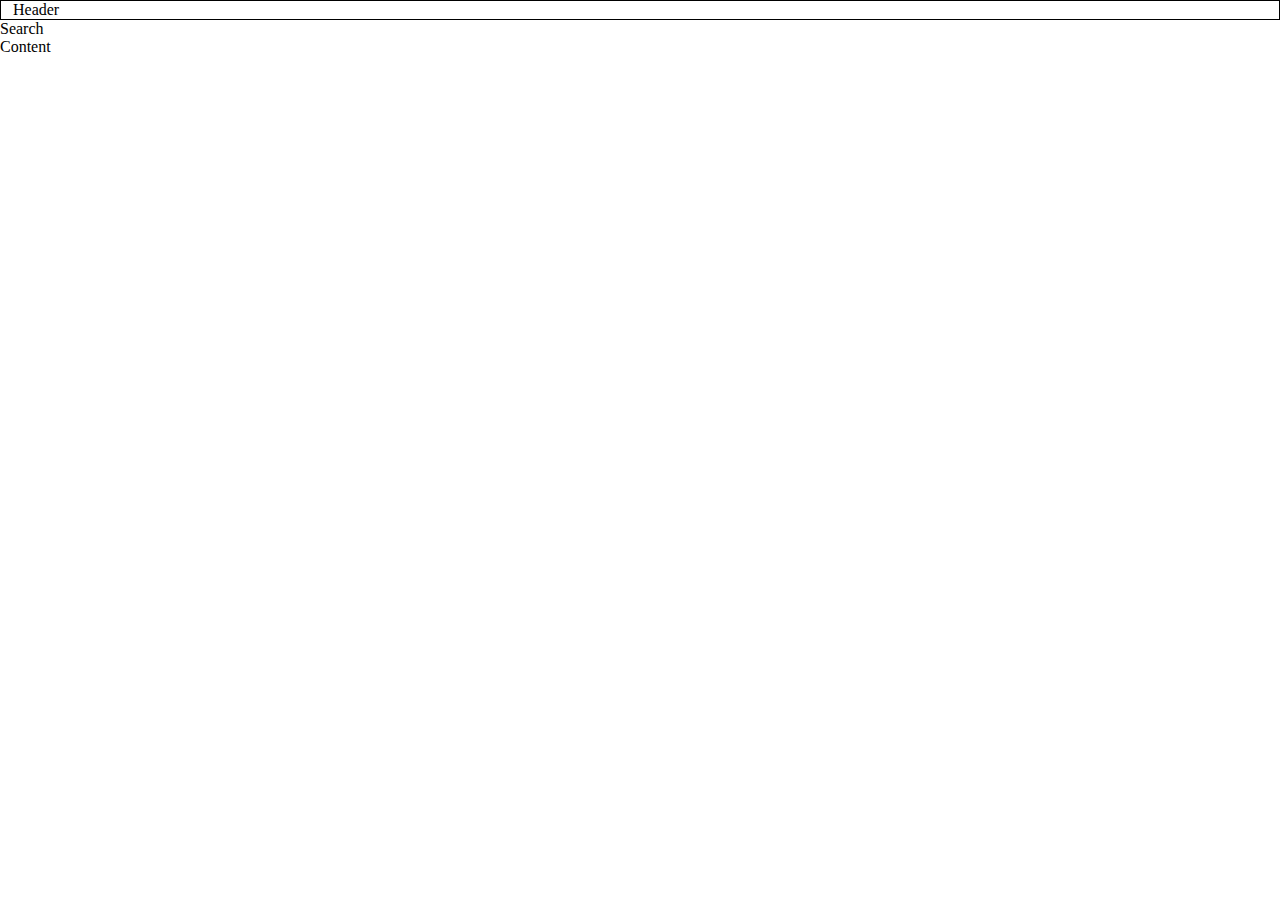
==== index.html @ 8071d352 "Testing" ====
<!DOCTYPE html>
<html lang="en">

<head>
  <meta charset="UTF-8" />
  <meta name="viewport" content="width=device-width, initial-scale=1.0" />
  <link rel="stylesheet" href="./style.css" />
  <title>Abito</title>
</head>

<body>
  <header>
    <div class="container">
      Header
    </div>
  </header>
  <div>Search</div>
  <main>Content</main>
</body>
</body>

</html>
---- style.css ----
* {
    box-sizing: border-box;
}

body {
    margin: 0;
}

.container {
    width: 100%;
    min-width: 1170px;
    padding: 0 12px;
    border: 1px solid #000;
    margin: 0 auto;
}

@media (max-width: 1200px) {
    .container {
        min-width: 930px;
    }
}

@media (max-width: 991px) {
    .container {
        min-width: 730px;
    }
}

@media (max-width: 786px) {
    .container {
        min-width: 100%;
    }
}
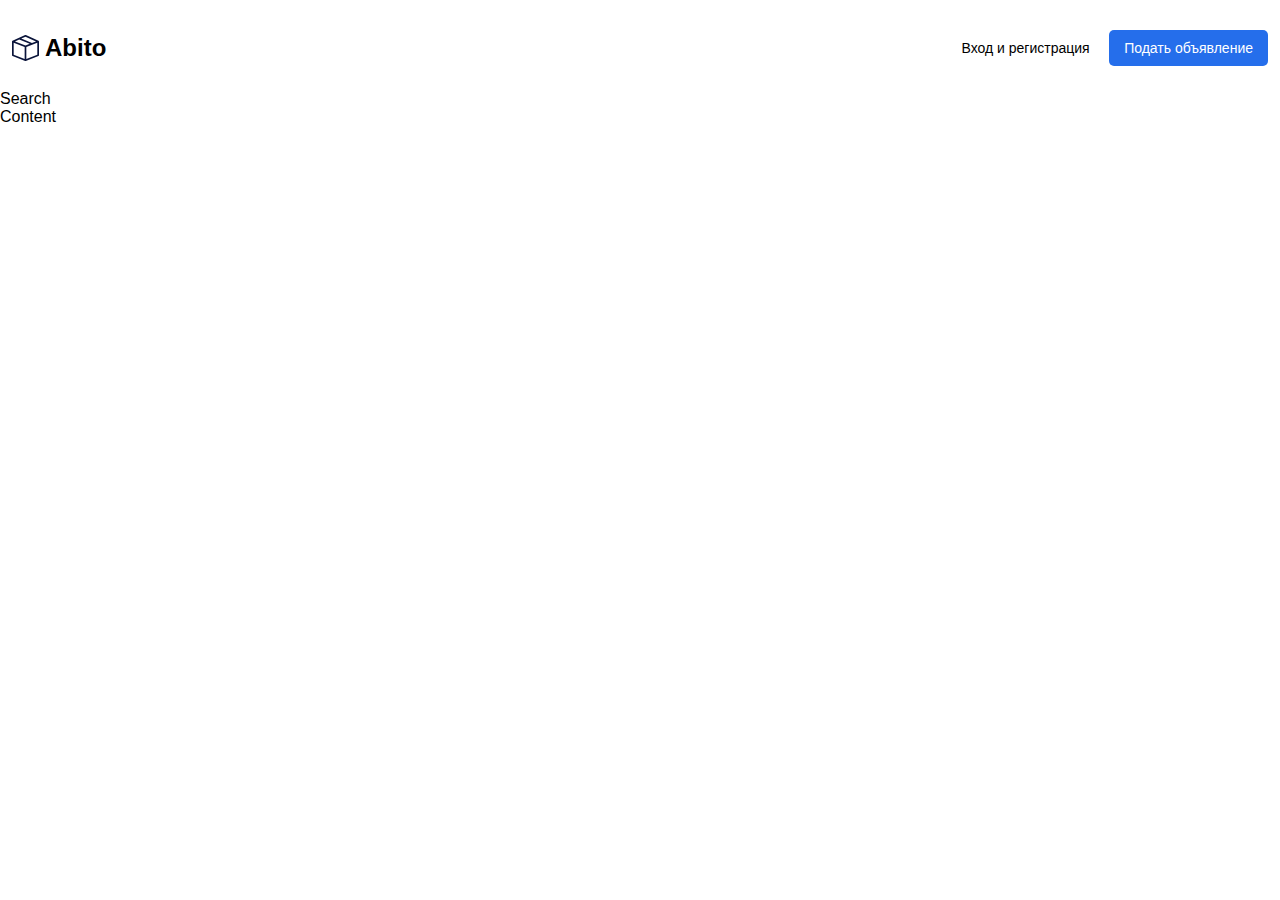
==== commit 79ee2ced: "Lesson1" ====
--- a/index.html
+++ b/index.html
@@ -9,9 +9,22 @@
 </head>
 
 <body>
-  <header>
+  <header class="header">
     <div class="container">
-      Header
+      <div class="header-box">
+        <div class="header-logo">
+          <img src="./image/logo.svg" alt="logo">
+          <span>Abito</span>
+        </div>
+        <div class="header-controls">
+          <button class="btn btn-outline">Вход и регистрация</button>
+          <button class="btn btn-primary">Подать объявление</button>
+        </div>
+
+        <div class="header-burger">
+          <img src="./image/burger.svg" alt="burger">
+        </div>
+      </div>
     </div>
   </header>
   <div>Search</div>
--- a/style.css
+++ b/style.css
@@ -4,14 +4,63 @@
 
 body {
     margin: 0;
+    font-family: sans-serif;
 }
 
 .container {
     width: 100%;
     min-width: 1170px;
     padding: 0 12px;
-    border: 1px solid #000;
     margin: 0 auto;
+}
+
+.btn {
+    line-height: 16px;
+    font-size: 14px;
+    font-weight: 400;
+    padding: 10px 15px;
+    border-radius: 5px;
+    border: none;
+    cursor: pointer;
+}
+
+.btn-outline {
+    background-color: transparent;
+}
+
+.btn-primary {
+    background-color: rgb(37, 110, 235);
+    color: rgb(255, 255, 255);
+}
+
+.header {
+    padding-top: 30px;
+    padding-bottom: 24px;
+}
+
+.header-box {
+    display: flex;
+    justify-content: space-between;
+    align-items: center;
+}
+
+.header-logo {
+    display: flex;
+    justify-content: flex-start;
+    align-items: center;
+}
+
+.header-logo span {
+    line-height: 28px;
+    font-size: 24px;
+    font-weight: 700;
+    margin-left: 6px;
+}
+
+.header-burger {
+    width: 30px;
+    height: 19px;
+    display: none;
 }
 
 @media (max-width: 1200px) {
@@ -30,4 +79,12 @@
     .container {
         min-width: 100%;
     }
+
+    .header-controls {
+        display: none;
+    }
+
+    .header-burger {
+        display: block;
+    }
 }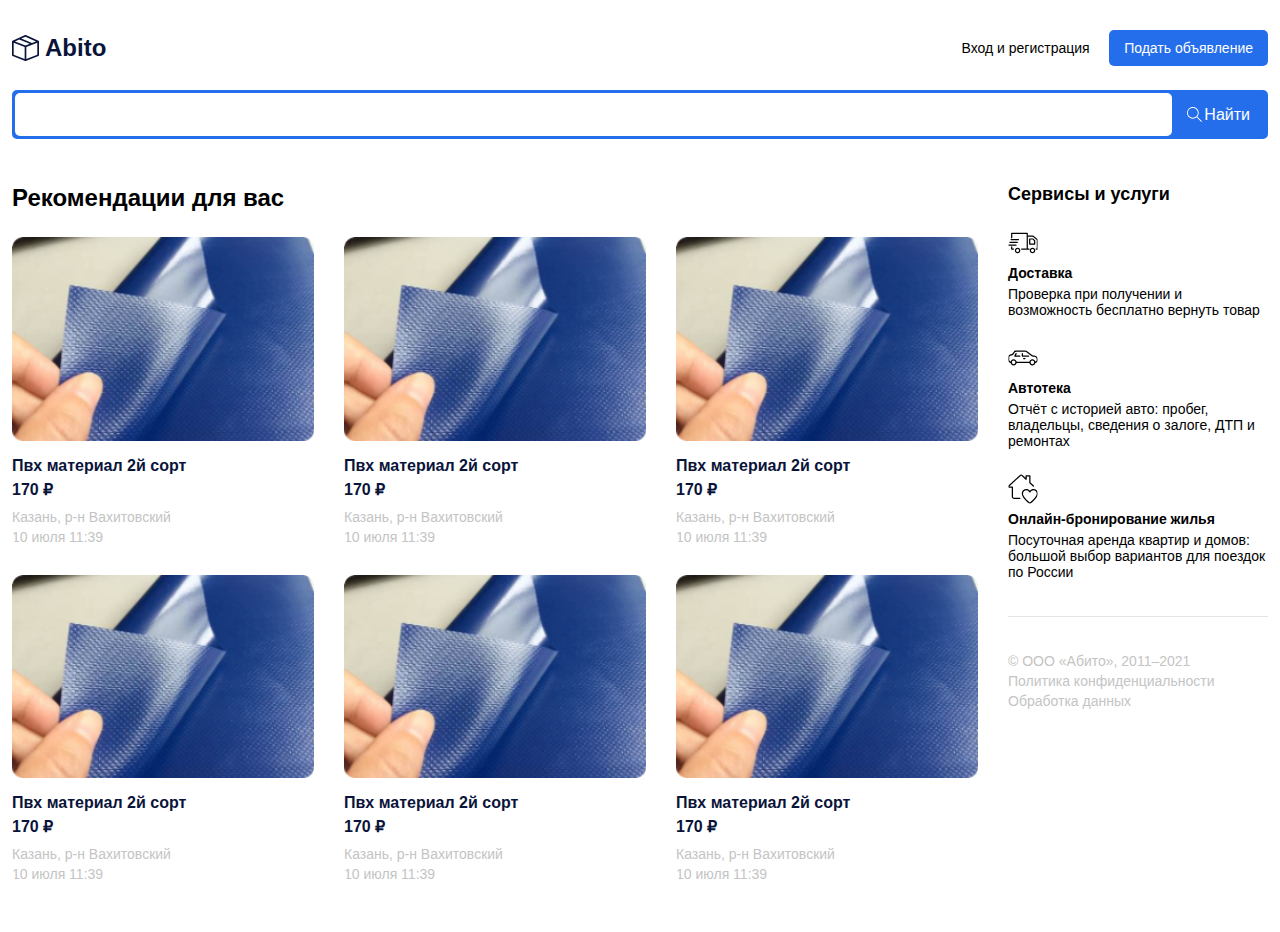
==== commit 0704f60c: "Lesson2" ====
--- a/index.html
+++ b/index.html
@@ -12,23 +12,197 @@
   <header class="header">
     <div class="container">
       <div class="header-box">
-        <div class="header-logo">
+        <a href="./index.html" class="header-logo">
           <img src="./image/logo.svg" alt="logo">
           <span>Abito</span>
-        </div>
+        </a>
         <div class="header-controls">
           <button class="btn btn-outline">Вход и регистрация</button>
           <button class="btn btn-primary">Подать объявление</button>
         </div>
-
         <div class="header-burger">
           <img src="./image/burger.svg" alt="burger">
         </div>
       </div>
     </div>
   </header>
-  <div>Search</div>
-  <main>Content</main>
+
+  <main>
+    <section class="search">
+      <div class="container">
+        <div class="search-box">
+          <input type="text">
+          <button class="btn btn-primary search-btn">
+            <img class="search-btn_icon" src="./image/search.svg" alt="search">
+            <span class="search-btn_text">Найти</span>
+          </button>
+        </div>
+      </div>
+    </section>
+
+    <section class="content">
+      <div class="container">
+        <div class="content-box">
+          <div class="content-main">
+            <h2 class="content-main_title">Рекомендации для вас</h2>
+            <div class="content-main_list">
+              <a href="./product.html" class="content-main_list-item">
+                <div class="content-main_list-item--img">
+                  <img src="./image/card-img.png" alt="card-img">
+                </div>
+                <h5 class="content-main_list-item--title">
+                  Пвх материал 2й сорт
+                </h5>
+                <strong class="content-main_list-item--price">
+                  170 ₽
+                </strong>
+                <div class="content-main_list-item--desc-box">
+                  <span class="content-main_list-item--desc">
+                    Казань, р-н Вахитовский
+                  </span>
+                  <span class="content-main_list-item--desc">
+                    10 июля 11:39
+                  </span>
+                </div>
+              </a>
+              <a href="./product.html" class="content-main_list-item">
+                <div class="content-main_list-item--img">
+                  <img src="./image/card-img.png" alt="card-img">
+                </div>
+                <h5 class="content-main_list-item--title">
+                  Пвх материал 2й сорт
+                </h5>
+                <strong class="content-main_list-item--price">
+                  170 ₽
+                </strong>
+                <div class="content-main_list-item--desc-box">
+                  <span class="content-main_list-item--desc">
+                    Казань, р-н Вахитовский
+                  </span>
+                  <span class="content-main_list-item--desc">
+                    10 июля 11:39
+                  </span>
+                </div>
+              </a>
+              <a href="./product.html" class="content-main_list-item">
+                <div class="content-main_list-item--img">
+                  <img src="./image/card-img.png" alt="card-img">
+                </div>
+                <h5 class="content-main_list-item--title">
+                  Пвх материал 2й сорт
+                </h5>
+                <strong class="content-main_list-item--price">
+                  170 ₽
+                </strong>
+                <div class="content-main_list-item--desc-box">
+                  <span class="content-main_list-item--desc">
+                    Казань, р-н Вахитовский
+                  </span>
+                  <span class="content-main_list-item--desc">
+                    10 июля 11:39
+                  </span>
+                </div>
+              </a>
+              <a href="./product.html" class="content-main_list-item">
+                <div class="content-main_list-item--img">
+                  <img src="./image/card-img.png" alt="card-img">
+                </div>
+                <h5 class="content-main_list-item--title">
+                  Пвх материал 2й сорт
+                </h5>
+                <strong class="content-main_list-item--price">
+                  170 ₽
+                </strong>
+                <div class="content-main_list-item--desc-box">
+                  <span class="content-main_list-item--desc">
+                    Казань, р-н Вахитовский
+                  </span>
+                  <span class="content-main_list-item--desc">
+                    10 июля 11:39
+                  </span>
+                </div>
+              </a>
+              <a href="./product.html" class="content-main_list-item">
+                <div class="content-main_list-item--img">
+                  <img src="./image/card-img.png" alt="card-img">
+                </div>
+                <h5 class="content-main_list-item--title">
+                  Пвх материал 2й сорт
+                </h5>
+                <strong class="content-main_list-item--price">
+                  170 ₽
+                </strong>
+                <div class="content-main_list-item--desc-box">
+                  <span class="content-main_list-item--desc">
+                    Казань, р-н Вахитовский
+                  </span>
+                  <span class="content-main_list-item--desc">
+                    10 июля 11:39
+                  </span>
+                </div>
+              </a>
+              <a href="./product.html" class="content-main_list-item">
+                <div class="content-main_list-item--img">
+                  <img src="./image/card-img.png" alt="card-img">
+                </div>
+                <h5 class="content-main_list-item--title">
+                  Пвх материал 2й сорт
+                </h5>
+                <strong class="content-main_list-item--price">
+                  170 ₽
+                </strong>
+                <div class="content-main_list-item--desc-box">
+                  <span class="content-main_list-item--desc">
+                    Казань, р-н Вахитовский
+                  </span>
+                  <span class="content-main_list-item--desc">
+                    10 июля 11:39
+                  </span>
+                </div>
+              </a>
+            </div>
+          </div>
+          <div class="content-side">
+            <h3 class="content-side_title">Сервисы и услуги</h3>
+            <div class="content-side_box">
+              <div class="content-side_list">
+                <div class="content-side_list-item">
+                  <img class="content-side_list-item--img" src="./image/side-info-1.svg" alt="side-info">
+                  <h5 class="content-side_list-item--title">Доставка</h5>
+                  <p class="content-side_list-item--text">
+                    Проверка при получении и возможность бесплатно вернуть товар
+                  </p>
+                </div>
+                <div class="content-side_list-item">
+                  <img class="content-side_list-item--img" src="./image/side-info-2.svg" alt="side-info">
+                  <h5 class="content-side_list-item--title">Автотека</h5>
+                  <p class="content-side_list-item--text">
+                    Отчёт с историей авто: пробег, владельцы, сведения о залоге, ДТП и ремонтах
+                  </p>
+                </div>
+                <div class="content-side_list-item">
+                  <img class="content-side_list-item--img" src="./image/side-info-3.svg" alt="side-info">
+                  <h5 class="content-side_list-item--title">Онлайн-бронирование жилья</h5>
+                  <p class="content-side_list-item--text">
+                    Посуточная аренда квартир и домов: большой выбор вариантов для поездок по России
+                  </p>
+                </div>
+              </div>
+              <div class="content-side_footer">
+                <p class="content-side_footer--item">© ООО «Абито», 2011–2021</p>
+                <a href="#" class="content-side_footer--item">
+                  Политика конфиденциальности
+                </a>
+                <a href="#" class="content-side_footer--item">
+                  Обработка данных
+                </a>
+              </div>
+            </div>
+          </div>
+        </div>
+      </div>
+    </section>
+  </main>
 </body>
 </body>
 
--- a/style.css
+++ b/style.css
@@ -48,6 +48,7 @@
     display: flex;
     justify-content: flex-start;
     align-items: center;
+    text-decoration: none;
 }
 
 .header-logo span {
@@ -55,6 +56,7 @@
     font-size: 24px;
     font-weight: 700;
     margin-left: 6px;
+    color: rgb(10, 20, 58);
 }
 
 .header-burger {
@@ -63,16 +65,260 @@
     display: none;
 }
 
+.search {
+    margin-bottom: 45px;
+}
+
+.search-box {
+    width: 100%;
+    border-radius: 5px;
+    background-color: rgb(37, 110, 235);
+    padding: 3px;
+    display: flex;
+    align-items: center;
+    justify-content: flex-start;
+}
+
+.search-box input {
+    flex-grow: 1;
+    padding: 14px 22px;
+    border-radius: 5px;
+    outline: none;
+    border: none;
+    min-width: 0;
+}
+
+.search-btn {
+    display: flex;
+    align-items: center;
+}
+
+.search-btn .search-btn_icon {
+    width: 15px;
+    height: 15px;
+}
+
+.search-btn .search-btn_text {
+    margin-left: 2px;
+    font-size: 16px;
+    line-height: 19px;
+}
+
+.content {
+    padding-bottom: 50px;
+}
+
+.content-box {
+    display: flex;
+    justify-content: space-between;
+    align-items: flex-start;
+    gap: 30px;
+}
+
+.content-main {
+    flex-grow: 1;
+}
+
+.content-side {
+    width: 260px;
+    min-width: 260px;
+}
+
+.content-main_title {
+    font-size: 24px;
+    line-height: 28px;
+    margin-top: 0;
+    margin-bottom: 25px;
+}
+
+.content-main_list {
+    display: flex;
+    justify-content: space-between;
+    flex-wrap: wrap;
+    row-gap: 30px;
+}
+
+.content-main_list-item {
+    width: calc((100% - 60px) / 3);
+    display: flex;
+    flex-direction: column;
+    align-items: flex-start;
+    border-radius: 10px;
+    overflow: hidden;
+    text-decoration: none;
+}
+
+.content-main_list-item--img {
+    width: 100%;
+    display: flex;
+}
+
+.content-main_list-item--img img {
+    width: 100%;
+}
+
+.content-main_list-item--title {
+    margin-top: 15px;
+    margin-bottom: 5px;
+    font-size: 16px;
+    line-height: 19px;
+    color: rgb(10, 20, 58);
+}
+
+.content-main_list-item:hover .content-main_list-item--title {
+    color: rgb(37, 110, 235);
+}
+
+.content-main_list-item--price {
+    font-size: 16px;
+    line-height: 19px;
+    margin-bottom: 10px;
+    color: rgb(10, 20, 58);
+}
+
+.content-main_list-item--desc-box {
+    display: flex;
+    flex-direction: column;
+    row-gap: 4px;
+}
+
+.content-main_list-item--desc {
+    font-size: 14px;
+    line-height: 16px;
+    color: rgb(196, 196, 196);
+}
+
+.content-side_title {
+    font-size: 18px;
+    line-height: 21px;
+    margin-top: 0;
+    margin-bottom: 23px;
+}
+
+.content-side_list {
+    display: flex;
+    flex-direction: column;
+    justify-content: space-between;
+    height: 100%;
+    gap: 25px;
+    border-bottom: 1px solid rgb(229, 229, 229);
+    padding-bottom: 36px;
+    margin-bottom: 36px;
+}
+
+.content-side_list-item {
+    display: flex;
+    flex-direction: column;
+    align-items: flex-start;
+}
+
+.content-side_list-item--title {
+    margin-top: 7px;
+    margin-bottom: 5px;
+    font-size: 14px;
+    line-height: 16px;
+}
+
+.content-side_list-item--text {
+    font-size: 14px;
+    line-height: 16px;
+    margin: 0;
+}
+
+.content-side_footer {
+    display: flex;
+    flex-direction: column;
+    gap: 4px;
+}
+
+.content-side_footer--item {
+    color: rgb(196, 196, 196);
+    margin: 0;
+    font-size: 14px;
+    line-height: 16px;
+    text-decoration: none;
+}
+
+.content-product {
+    display: flex;
+    flex-grow: 1;
+    gap: 30px;
+}
+
+.content-product_left {
+    flex-basis: 50%;
+}
+
+.content-product_right {
+    flex-basis: 50%;
+}
+
+.content-product_title,
+.content-product_price {
+    font-size: 24px;
+    line-height: 28px;
+    margin-top: 0;
+    margin-bottom: 25px;
+}
+
+.content-product_img {
+    width: 100%;
+}
+
+.content-product_text {
+    font-size: 14px;
+    line-height: 20px;
+}
+
+.btn-large {
+    width: 264px;
+    height: 54px;
+}
+
 @media (max-width: 1200px) {
     .container {
         min-width: 930px;
     }
+
+    .content-main_list-item {
+        width: calc((100% - 30px) / 2);
+    }
 }
 
 @media (max-width: 991px) {
     .container {
         min-width: 730px;
     }
+
+    .content-box {
+        flex-direction: column;
+    }
+
+    .content-main {
+        width: 100%;
+    }
+
+    .content-side {
+        width: 100%;
+        min-width: none;
+    }
+
+    .content-product {
+        flex-direction: column;
+        width: 100%;
+    }
+
+    .content-product_left {
+        border: 1px solid red;
+        flex-basis: 100%;
+        width: 100%;
+    }
+
+    .content-product_right {
+        border: 1px solid red;
+        flex-basis: 100%;
+        width: 100%;
+    }
 }
 
 @media (max-width: 786px) {
@@ -87,4 +333,14 @@
     .header-burger {
         display: block;
     }
+
+    .search-btn .search-btn_text {
+        display: none;
+    }
+}
+
+@media (max-width: 480px) {
+    .content-main_list-item {
+        width: 100%;
+    }
 }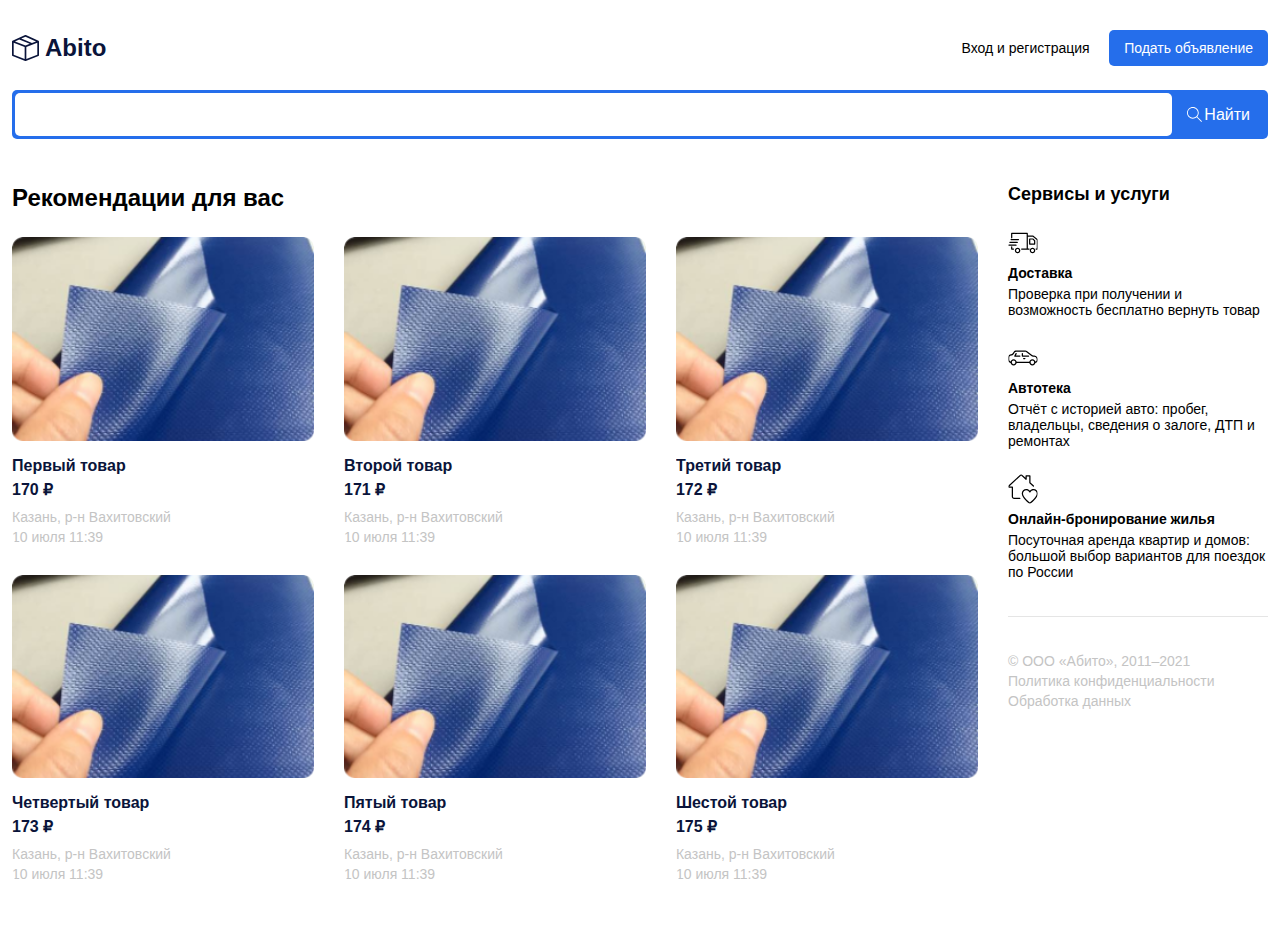
==== commit b05cf952: "Lesson3" ====
--- a/index.html
+++ b/index.html
@@ -5,6 +5,7 @@
   <meta charset="UTF-8" />
   <meta name="viewport" content="width=device-width, initial-scale=1.0" />
   <link rel="stylesheet" href="./style.css" />
+  <script src="./script.js" defer></script>
   <title>Abito</title>
 </head>
 
@@ -46,120 +47,120 @@
           <div class="content-main">
             <h2 class="content-main_title">Рекомендации для вас</h2>
             <div class="content-main_list">
-              <a href="./product.html" class="content-main_list-item">
-                <div class="content-main_list-item--img">
-                  <img src="./image/card-img.png" alt="card-img">
-                </div>
-                <h5 class="content-main_list-item--title">
-                  Пвх материал 2й сорт
-                </h5>
-                <strong class="content-main_list-item--price">
-                  170 ₽
-                </strong>
-                <div class="content-main_list-item--desc-box">
-                  <span class="content-main_list-item--desc">
-                    Казань, р-н Вахитовский
-                  </span>
-                  <span class="content-main_list-item--desc">
-                    10 июля 11:39
-                  </span>
-                </div>
-              </a>
-              <a href="./product.html" class="content-main_list-item">
-                <div class="content-main_list-item--img">
-                  <img src="./image/card-img.png" alt="card-img">
-                </div>
-                <h5 class="content-main_list-item--title">
-                  Пвх материал 2й сорт
-                </h5>
-                <strong class="content-main_list-item--price">
-                  170 ₽
-                </strong>
-                <div class="content-main_list-item--desc-box">
-                  <span class="content-main_list-item--desc">
-                    Казань, р-н Вахитовский
-                  </span>
-                  <span class="content-main_list-item--desc">
-                    10 июля 11:39
-                  </span>
-                </div>
-              </a>
-              <a href="./product.html" class="content-main_list-item">
-                <div class="content-main_list-item--img">
-                  <img src="./image/card-img.png" alt="card-img">
-                </div>
-                <h5 class="content-main_list-item--title">
-                  Пвх материал 2й сорт
-                </h5>
-                <strong class="content-main_list-item--price">
-                  170 ₽
-                </strong>
-                <div class="content-main_list-item--desc-box">
-                  <span class="content-main_list-item--desc">
-                    Казань, р-н Вахитовский
-                  </span>
-                  <span class="content-main_list-item--desc">
-                    10 июля 11:39
-                  </span>
-                </div>
-              </a>
-              <a href="./product.html" class="content-main_list-item">
-                <div class="content-main_list-item--img">
-                  <img src="./image/card-img.png" alt="card-img">
-                </div>
-                <h5 class="content-main_list-item--title">
-                  Пвх материал 2й сорт
-                </h5>
-                <strong class="content-main_list-item--price">
-                  170 ₽
-                </strong>
-                <div class="content-main_list-item--desc-box">
-                  <span class="content-main_list-item--desc">
-                    Казань, р-н Вахитовский
-                  </span>
-                  <span class="content-main_list-item--desc">
-                    10 июля 11:39
-                  </span>
-                </div>
-              </a>
-              <a href="./product.html" class="content-main_list-item">
-                <div class="content-main_list-item--img">
-                  <img src="./image/card-img.png" alt="card-img">
-                </div>
-                <h5 class="content-main_list-item--title">
-                  Пвх материал 2й сорт
-                </h5>
-                <strong class="content-main_list-item--price">
-                  170 ₽
-                </strong>
-                <div class="content-main_list-item--desc-box">
-                  <span class="content-main_list-item--desc">
-                    Казань, р-н Вахитовский
-                  </span>
-                  <span class="content-main_list-item--desc">
-                    10 июля 11:39
-                  </span>
-                </div>
-              </a>
-              <a href="./product.html" class="content-main_list-item">
-                <div class="content-main_list-item--img">
-                  <img src="./image/card-img.png" alt="card-img">
-                </div>
-                <h5 class="content-main_list-item--title">
-                  Пвх материал 2й сорт
-                </h5>
-                <strong class="content-main_list-item--price">
-                  170 ₽
-                </strong>
-                <div class="content-main_list-item--desc-box">
-                  <span class="content-main_list-item--desc">
-                    Казань, р-н Вахитовский
-                  </span>
-                  <span class="content-main_list-item--desc">
-                    10 июля 11:39
-                  </span>
-                </div>
-              </a>
+              <!-- <a href="./product.html" class="content-main_list-item">
+                <div class="content-main_list-item--img">
+                  <img src="./image/card-img.png" alt="card-img">
+                </div>
+                <h5 class="content-main_list-item--title">
+                  Пвх материал 2й сорт
+                </h5>
+                <strong class="content-main_list-item--price">
+                  170 ₽
+                </strong>
+                <div class="content-main_list-item--desc-box">
+                  <span class="content-main_list-item--desc">
+                    Казань, р-н Вахитовский
+                  </span>
+                  <span class="content-main_list-item--desc">
+                    10 июля 11:39
+                  </span>
+                </div>
+              </a>
+              <a href="./product.html" class="content-main_list-item">
+                <div class="content-main_list-item--img">
+                  <img src="./image/card-img.png" alt="card-img">
+                </div>
+                <h5 class="content-main_list-item--title">
+                  Пвх материал 2й сорт
+                </h5>
+                <strong class="content-main_list-item--price">
+                  170 ₽
+                </strong>
+                <div class="content-main_list-item--desc-box">
+                  <span class="content-main_list-item--desc">
+                    Казань, р-н Вахитовский
+                  </span>
+                  <span class="content-main_list-item--desc">
+                    10 июля 11:39
+                  </span>
+                </div>
+              </a>
+              <a href="./product.html" class="content-main_list-item">
+                <div class="content-main_list-item--img">
+                  <img src="./image/card-img.png" alt="card-img">
+                </div>
+                <h5 class="content-main_list-item--title">
+                  Пвх материал 2й сорт
+                </h5>
+                <strong class="content-main_list-item--price">
+                  170 ₽
+                </strong>
+                <div class="content-main_list-item--desc-box">
+                  <span class="content-main_list-item--desc">
+                    Казань, р-н Вахитовский
+                  </span>
+                  <span class="content-main_list-item--desc">
+                    10 июля 11:39
+                  </span>
+                </div>
+              </a>
+              <a href="./product.html" class="content-main_list-item">
+                <div class="content-main_list-item--img">
+                  <img src="./image/card-img.png" alt="card-img">
+                </div>
+                <h5 class="content-main_list-item--title">
+                  Пвх материал 2й сорт
+                </h5>
+                <strong class="content-main_list-item--price">
+                  170 ₽
+                </strong>
+                <div class="content-main_list-item--desc-box">
+                  <span class="content-main_list-item--desc">
+                    Казань, р-н Вахитовский
+                  </span>
+                  <span class="content-main_list-item--desc">
+                    10 июля 11:39
+                  </span>
+                </div>
+              </a>
+              <a href="./product.html" class="content-main_list-item">
+                <div class="content-main_list-item--img">
+                  <img src="./image/card-img.png" alt="card-img">
+                </div>
+                <h5 class="content-main_list-item--title">
+                  Пвх материал 2й сорт
+                </h5>
+                <strong class="content-main_list-item--price">
+                  170 ₽
+                </strong>
+                <div class="content-main_list-item--desc-box">
+                  <span class="content-main_list-item--desc">
+                    Казань, р-н Вахитовский
+                  </span>
+                  <span class="content-main_list-item--desc">
+                    10 июля 11:39
+                  </span>
+                </div>
+              </a>
+              <a href="./product.html" class="content-main_list-item">
+                <div class="content-main_list-item--img">
+                  <img src="./image/card-img.png" alt="card-img">
+                </div>
+                <h5 class="content-main_list-item--title">
+                  Пвх материал 2й сорт
+                </h5>
+                <strong class="content-main_list-item--price">
+                  170 ₽
+                </strong>
+                <div class="content-main_list-item--desc-box">
+                  <span class="content-main_list-item--desc">
+                    Казань, р-н Вахитовский
+                  </span>
+                  <span class="content-main_list-item--desc">
+                    10 июля 11:39
+                  </span>
+                </div>
+              </a> -->
             </div>
           </div>
           <div class="content-side">
@@ -189,7 +190,7 @@
                 </div>
               </div>
               <div class="content-side_footer">
-                <p class="content-side_footer--item">© ООО «Абито», 2011–2021</p>
+                <p class="content-side_footer--item">&copy; ООО «Абито», 2011–2021</p>
                 <a href="#" class="content-side_footer--item">
                   Политика конфиденциальности
                 </a>
--- a/style.css
+++ b/style.css
@@ -309,13 +309,11 @@
     }
 
     .content-product_left {
-        border: 1px solid red;
         flex-basis: 100%;
         width: 100%;
     }
 
     .content-product_right {
-        border: 1px solid red;
         flex-basis: 100%;
         width: 100%;
     }
